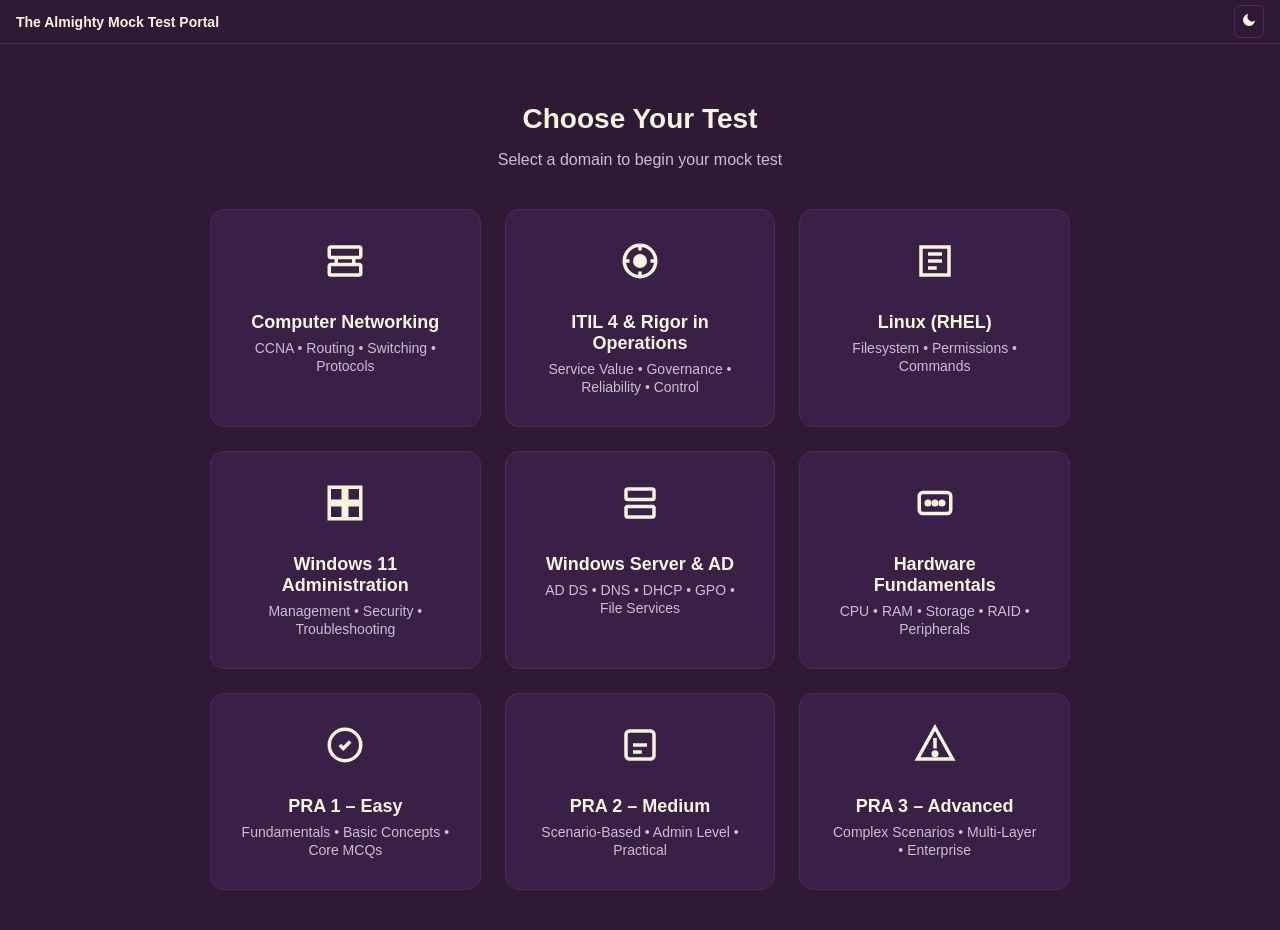
==== index.html @ 7cf54ef8 "Add files via upload" ====
<!DOCTYPE html>
<html lang="en">
<head>
<meta charset="UTF-8">
<title>The Almighty Mock Test Portal</title>
<meta name="viewport" content="width=device-width, initial-scale=1">

<style>
:root{
  --bg:#301934;
  --card:#3a1f47;
  --border:#4a2b5e;
  --text:#F5F5DC;
  --muted:#cbbfd1;
  --accent:#9F2B68;
}

[data-theme="light"]{
  --bg:#F5F5DC;
  --card:#ffffff;
  --border:#ddd;
  --text:#301934;
  --muted:#6b5f73;
  --accent:#9F2B68;
}

*{box-sizing:border-box}

body{
  margin:0;
  font-family:Inter,Segoe UI,Arial,sans-serif;
  background:var(--bg);
  color:var(--text);
  min-height:100vh;
  display:flex;
  flex-direction:column;
}

/* HEADER */
header{
  height:44px;
  padding:6px 16px;
  border-bottom:1px solid var(--border);
  display:flex;
  justify-content:space-between;
  align-items:center;
}

header b{
  font-size:14px;
  font-weight:600;
}

.icon-btn{
  background:none;
  border:1px solid var(--border);
  border-radius:6px;
  padding:6px;
  color:var(--text);
  cursor:pointer;
}

/* MAIN */
main{
  flex:1;
  display:flex;
  align-items:center;
  justify-content:center;
}

.container{
  width:100%;
  max-width:900px;
  padding:40px 20px;
  text-align:center;
}

h1{
  font-size:28px;
  margin-bottom:10px;
}

p{
  color:var(--muted);
  margin-bottom:40px;
}

/* CARDS */
.cards{
  display:grid;
  grid-template-columns:repeat(auto-fit,minmax(260px,1fr));
  gap:24px;
}

.card{
  background:var(--card);
  border:1px solid var(--border);
  border-radius:14px;
  padding:30px;
  text-decoration:none;
  color:var(--text);
  transition:.25s ease;
}

.card:hover{
  transform:translateY(-6px);
  border-color:var(--accent);
}

.card svg{
  width:42px;
  height:42px;
  margin-bottom:16px;
  stroke:currentColor;
  fill:none;
  stroke-width:2;
}

.card h3{
  margin:10px 0 6px;
  font-size:18px;
}

.card span{
  color:var(--muted);
  font-size:14px;
}
</style>
</head>

<body>

<header>
  <b>The Almighty Mock Test Portal</b>

  <button id="themeToggle" class="icon-btn" title="Toggle theme"></button>
</header>

<main>
  <div class="container">
    <h1>Choose Your Test</h1>
    <p>Select a domain to begin your mock test</p>

    <div class="cards">
      <!-- NETWORKING -->
      <a href="networking.html" class="card">
        <svg viewBox="0 0 24 24">
          <rect x="3" y="4" width="18" height="6" rx="1"/>
          <rect x="3" y="14" width="18" height="6" rx="1"/>
          <path d="M7 10v4M17 10v4"/>
        </svg>
        <h3>Computer Networking</h3>
        <span>CCNA • Routing • Switching • Protocols</span>
      </a>


      
      <!-- ITIL -->
      <a href="itil.html" class="card">
        <svg viewBox="0 0 24 24">
          <circle cx="12" cy="12" r="9" stroke="currentColor" fill="none" stroke-width="2"/>
        <path d="M12 3v3M21 12h-3M12 21v-3M3 12h3" 
          stroke="currentColor" stroke-width="2" fill="none"/>
        <circle cx="12" cy="12" r="3" fill="currentColor"/>
       </svg>

      <h3>ITIL 4 & Rigor in Operations</h3>
      <span>Service Value • Governance • Reliability • Control</span>
      </a>

      <!-- LINUX -->
      <a href="linux.html" class="card">
        <svg viewBox="0 0 24 24">
          <path d="M4 4h16v16H4z"/>
          <path d="M8 8h8M8 12h8M8 16h5"/>
        </svg>
        <h3>Linux (RHEL)</h3>
        <span>Filesystem • Permissions • Commands</span>
      </a>

            <!-- WINDOWS 11 -->
      <a href="windows.html" class="card">
        <svg viewBox="0 0 24 24">
          <rect x="3" y="3" width="8" height="8"/>
            <rect x="13" y="3" width="8" height="8"/>
            <rect x="3" y="13" width="8" height="8"/>
            <rect x="13" y="13" width="8" height="8"/>
        </svg>
        <h3>Windows 11 Administration</h3>
        <span>Management • Security • Troubleshooting</span>
      </a>

      <!-- WINDOWS SERVER -->
      <a href="server.html" class="card">
        <svg viewBox="0 0 24 24">
         <rect x="4" y="4" width="16" height="6" rx="1"/>
         <rect x="4" y="14" width="16" height="6" rx="1"/>
        </svg>
      <h3>Windows Server & AD</h3>
      <span>AD DS • DNS • DHCP • GPO • File Services</span>
     </a>
     <!-- HARDWARE BASICS -->
     <a href="hardware.html" class="card">
       <svg viewBox="0 0 24 24">
        <rect x="3" y="6" width="18" height="12" rx="2"/>
        <circle cx="8" cy="12" r="1"/>
        <circle cx="12" cy="12" r="1"/>
        <circle cx="16" cy="12" r="1"/>
      </svg>
      <h3>Hardware Fundamentals</h3>
      <span>CPU • RAM • Storage • RAID • Peripherals</span>
     </a>

     <a href="praeasy.html" class="card">
        <svg viewBox="0 0 24 24" fill="none" stroke="currentColor" stroke-width="2">
          <circle cx="12" cy="12" r="9"/>
          <path d="M9 12l2 2 4-4"/>
        </svg>
        <h3>PRA 1 – Easy</h3>
        <span>Fundamentals • Basic Concepts • Core MCQs</span>
     </a>

     <a href="pramedium.html" class="card">
        <svg viewBox="0 0 24 24" fill="none" stroke="currentColor" stroke-width="2">
          <rect x="4" y="4" width="16" height="16" rx="2"/>
          <path d="M8 12h8M8 16h5"/>
        </svg>
        <h3>PRA 2 – Medium</h3>
        <span>Scenario-Based • Admin Level • Practical</span>
      </a>

      <a href="prahard.html" class="card">
        <svg viewBox="0 0 24 24" fill="none" stroke="currentColor" stroke-width="2">
          <polygon points="12 2 22 20 2 20 12 2"/>
          <line x1="12" y1="8" x2="12" y2="14"/>
          <circle cx="12" cy="17" r="1"/>
        </svg>
        <h3>PRA 3 – Advanced</h3>
        <span>Complex Scenarios • Multi-Layer • Enterprise</span>
      </a>


    </div>
  </div>
</main>

<script>
/* THEME TOGGLE */
const toggleBtn=document.getElementById("themeToggle");
const root=document.documentElement;

function setTheme(theme){
  root.setAttribute("data-theme",theme);
  localStorage.setItem("theme",theme);
  toggleBtn.innerHTML = theme === "dark"
    ? `<svg viewBox="0 0 24 24" width="16" height="16" fill="currentColor"><path d="M21 12.8A9 9 0 1111.2 3a7 7 0 009.8 9.8z"/></svg>`
    : `<svg viewBox="0 0 24 24" width="16" height="16" stroke="currentColor" fill="none" stroke-width="2"><circle cx="12" cy="12" r="5"/><path d="M12 1v2M12 21v2M4.2 4.2l1.4 1.4M18.4 18.4l1.4 1.4M1 12h2M21 12h2M4.2 19.8l1.4-1.4M18.4 5.6l1.4-1.4"/></svg>`;
}

const savedTheme = localStorage.getItem("theme") || "dark";
setTheme(savedTheme);

toggleBtn.onclick=()=>{
  setTheme(root.getAttribute("data-theme")==="dark"?"light":"dark");
};
</script>

</body>
</html>
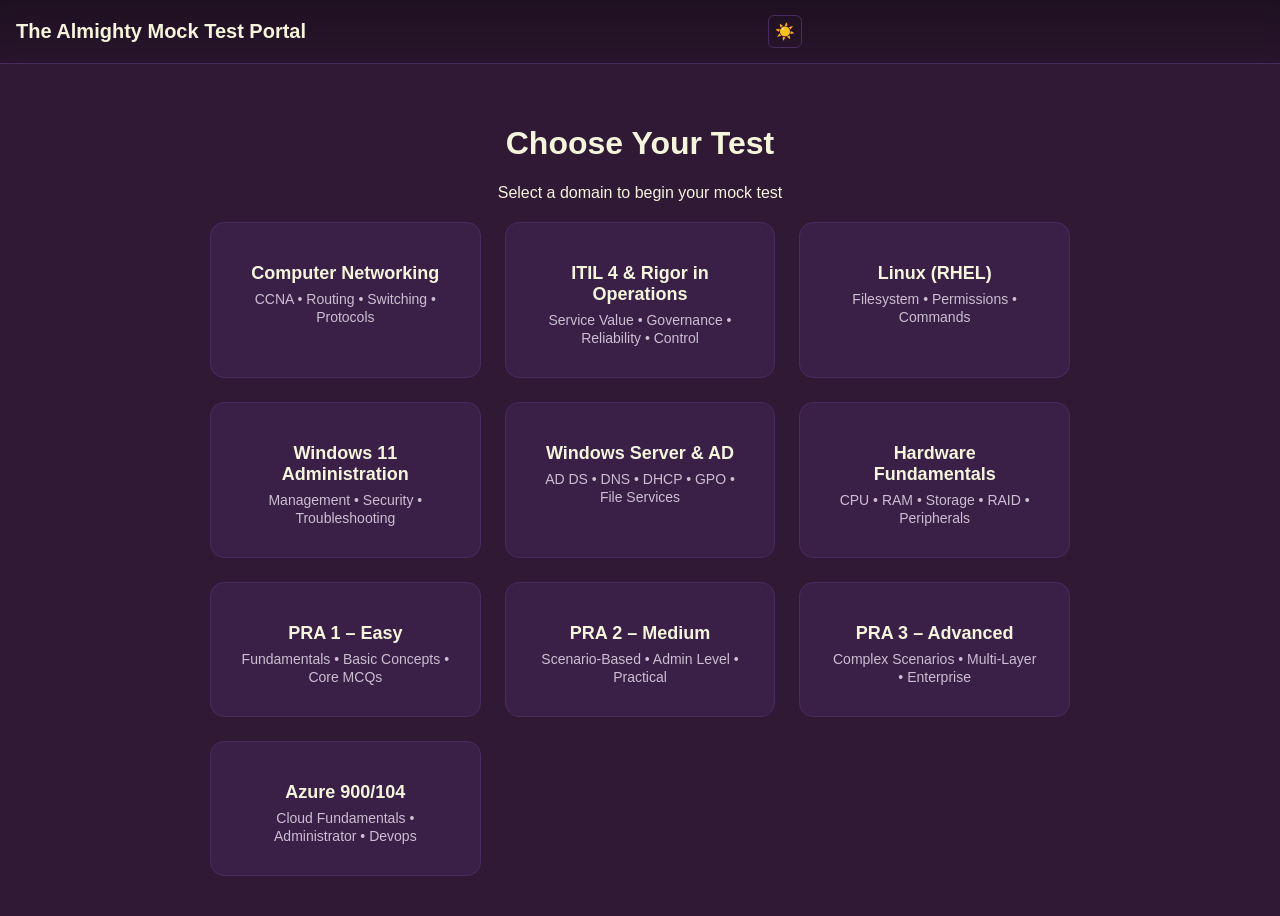
==== commit 41451113: "Modularized quiz platform, added az module, moduler css and js" ====
--- a/index.html
+++ b/index.html
@@ -5,93 +5,27 @@
 <title>The Almighty Mock Test Portal</title>
 <meta name="viewport" content="width=device-width, initial-scale=1">
 
+<link rel="stylesheet" href="css/variables.css">
+<link rel="stylesheet" href="css/layout.css">
+<link rel="stylesheet" href="css/components.css">
+<link rel="stylesheet" href="css/theme.css">
+
 <style>
-:root{
-  --bg:#301934;
-  --card:#3a1f47;
-  --border:#4a2b5e;
-  --text:#F5F5DC;
-  --muted:#cbbfd1;
-  --accent:#9F2B68;
-}
-
-[data-theme="light"]{
-  --bg:#F5F5DC;
-  --card:#ffffff;
-  --border:#ddd;
-  --text:#301934;
-  --muted:#6b5f73;
-  --accent:#9F2B68;
-}
-
-*{box-sizing:border-box}
-
-body{
-  margin:0;
-  font-family:Inter,Segoe UI,Arial,sans-serif;
-  background:var(--bg);
-  color:var(--text);
-  min-height:100vh;
-  display:flex;
-  flex-direction:column;
-}
-
-/* HEADER */
-header{
-  height:44px;
-  padding:6px 16px;
-  border-bottom:1px solid var(--border);
-  display:flex;
-  justify-content:space-between;
-  align-items:center;
-}
-
-header b{
-  font-size:14px;
-  font-weight:600;
-}
-
-.icon-btn{
-  background:none;
-  border:1px solid var(--border);
-  border-radius:6px;
-  padding:6px;
-  color:var(--text);
-  cursor:pointer;
-}
-
-/* MAIN */
-main{
-  flex:1;
-  display:flex;
-  align-items:center;
-  justify-content:center;
-}
-
+/* Home page specific styles */
 .container{
   width:100%;
   max-width:900px;
+  margin:auto;
   padding:40px 20px;
   text-align:center;
 }
 
-h1{
-  font-size:28px;
-  margin-bottom:10px;
-}
-
-p{
-  color:var(--muted);
-  margin-bottom:40px;
-}
-
-/* CARDS */
 .cards{
   display:grid;
-  grid-template-columns:repeat(auto-fit,minmax(260px,1fr));
+  grid-template-columns:repeat(auto-fit,minmax(240px,1fr));
   gap:24px;
+  margin-top:20px;
 }
-
 .card{
   background:var(--card);
   border:1px solid var(--border);
@@ -125,6 +59,15 @@
   color:var(--muted);
   font-size:14px;
 }
+
+.icon-btn{
+  background:none;
+  border:1px solid var(--border);
+  border-radius:6px;
+  padding:6px;
+  color:var(--text);
+  cursor:pointer;
+}
 </style>
 </head>
 
@@ -132,8 +75,7 @@
 
 <header>
   <b>The Almighty Mock Test Portal</b>
-
-  <button id="themeToggle" class="icon-btn" title="Toggle theme"></button>
+  <button id="themeToggle" class="icon-btn"></button>
 </header>
 
 <main>
@@ -142,126 +84,76 @@
     <p>Select a domain to begin your mock test</p>
 
     <div class="cards">
-      <!-- NETWORKING -->
+
       <a href="networking.html" class="card">
-        <svg viewBox="0 0 24 24">
-          <rect x="3" y="4" width="18" height="6" rx="1"/>
-          <rect x="3" y="14" width="18" height="6" rx="1"/>
-          <path d="M7 10v4M17 10v4"/>
-        </svg>
         <h3>Computer Networking</h3>
         <span>CCNA • Routing • Switching • Protocols</span>
       </a>
 
-
-      
-      <!-- ITIL -->
       <a href="itil.html" class="card">
-        <svg viewBox="0 0 24 24">
-          <circle cx="12" cy="12" r="9" stroke="currentColor" fill="none" stroke-width="2"/>
-        <path d="M12 3v3M21 12h-3M12 21v-3M3 12h3" 
-          stroke="currentColor" stroke-width="2" fill="none"/>
-        <circle cx="12" cy="12" r="3" fill="currentColor"/>
-       </svg>
-
-      <h3>ITIL 4 & Rigor in Operations</h3>
-      <span>Service Value • Governance • Reliability • Control</span>
+        <h3>ITIL 4 & Rigor in Operations</h3>
+        <span>Service Value • Governance • Reliability • Control</span>
       </a>
 
-      <!-- LINUX -->
       <a href="linux.html" class="card">
-        <svg viewBox="0 0 24 24">
-          <path d="M4 4h16v16H4z"/>
-          <path d="M8 8h8M8 12h8M8 16h5"/>
-        </svg>
         <h3>Linux (RHEL)</h3>
         <span>Filesystem • Permissions • Commands</span>
       </a>
 
-            <!-- WINDOWS 11 -->
       <a href="windows.html" class="card">
-        <svg viewBox="0 0 24 24">
-          <rect x="3" y="3" width="8" height="8"/>
-            <rect x="13" y="3" width="8" height="8"/>
-            <rect x="3" y="13" width="8" height="8"/>
-            <rect x="13" y="13" width="8" height="8"/>
-        </svg>
         <h3>Windows 11 Administration</h3>
         <span>Management • Security • Troubleshooting</span>
       </a>
 
-      <!-- WINDOWS SERVER -->
       <a href="server.html" class="card">
-        <svg viewBox="0 0 24 24">
-         <rect x="4" y="4" width="16" height="6" rx="1"/>
-         <rect x="4" y="14" width="16" height="6" rx="1"/>
-        </svg>
-      <h3>Windows Server & AD</h3>
-      <span>AD DS • DNS • DHCP • GPO • File Services</span>
-     </a>
-     <!-- HARDWARE BASICS -->
-     <a href="hardware.html" class="card">
-       <svg viewBox="0 0 24 24">
-        <rect x="3" y="6" width="18" height="12" rx="2"/>
-        <circle cx="8" cy="12" r="1"/>
-        <circle cx="12" cy="12" r="1"/>
-        <circle cx="16" cy="12" r="1"/>
-      </svg>
-      <h3>Hardware Fundamentals</h3>
-      <span>CPU • RAM • Storage • RAID • Peripherals</span>
-     </a>
+        <h3>Windows Server & AD</h3>
+        <span>AD DS • DNS • DHCP • GPO • File Services</span>
+      </a>
 
-     <a href="praeasy.html" class="card">
-        <svg viewBox="0 0 24 24" fill="none" stroke="currentColor" stroke-width="2">
-          <circle cx="12" cy="12" r="9"/>
-          <path d="M9 12l2 2 4-4"/>
-        </svg>
+      <a href="hardware.html" class="card">
+        <h3>Hardware Fundamentals</h3>
+        <span>CPU • RAM • Storage • RAID • Peripherals</span>
+      </a>
+
+      <a href="praeasy.html" class="card">
         <h3>PRA 1 – Easy</h3>
         <span>Fundamentals • Basic Concepts • Core MCQs</span>
-     </a>
+      </a>
 
-     <a href="pramedium.html" class="card">
-        <svg viewBox="0 0 24 24" fill="none" stroke="currentColor" stroke-width="2">
-          <rect x="4" y="4" width="16" height="16" rx="2"/>
-          <path d="M8 12h8M8 16h5"/>
-        </svg>
+      <a href="pramedium.html" class="card">
         <h3>PRA 2 – Medium</h3>
         <span>Scenario-Based • Admin Level • Practical</span>
       </a>
 
       <a href="prahard.html" class="card">
-        <svg viewBox="0 0 24 24" fill="none" stroke="currentColor" stroke-width="2">
-          <polygon points="12 2 22 20 2 20 12 2"/>
-          <line x1="12" y1="8" x2="12" y2="14"/>
-          <circle cx="12" cy="17" r="1"/>
-        </svg>
         <h3>PRA 3 – Advanced</h3>
         <span>Complex Scenarios • Multi-Layer • Enterprise</span>
       </a>
-
+      <a href="azure.html" class="card">
+        <h3>Azure 900/104</h3>
+        <span>Cloud Fundamentals • Administrator • Devops</span>
+      </a>
 
     </div>
   </div>
 </main>
 
 <script>
-/* THEME TOGGLE */
-const toggleBtn=document.getElementById("themeToggle");
-const root=document.documentElement;
+// Theme Toggle
+const toggleBtn = document.getElementById("themeToggle");
+const root = document.documentElement;
 
 function setTheme(theme){
-  root.setAttribute("data-theme",theme);
-  localStorage.setItem("theme",theme);
-  toggleBtn.innerHTML = theme === "dark"
-    ? `<svg viewBox="0 0 24 24" width="16" height="16" fill="currentColor"><path d="M21 12.8A9 9 0 1111.2 3a7 7 0 009.8 9.8z"/></svg>`
-    : `<svg viewBox="0 0 24 24" width="16" height="16" stroke="currentColor" fill="none" stroke-width="2"><circle cx="12" cy="12" r="5"/><path d="M12 1v2M12 21v2M4.2 4.2l1.4 1.4M18.4 18.4l1.4 1.4M1 12h2M21 12h2M4.2 19.8l1.4-1.4M18.4 5.6l1.4-1.4"/></svg>`;
+  root.setAttribute("data-theme", theme);
+  localStorage.setItem("theme", theme);
+  toggleBtn.textContent = theme === "dark" ? "☀️" : "🌙";
 }
 
 const savedTheme = localStorage.getItem("theme") || "dark";
 setTheme(savedTheme);
 
-toggleBtn.onclick=()=>{
-  setTheme(root.getAttribute("data-theme")==="dark"?"light":"dark");
+toggleBtn.onclick = () => {
+  setTheme(root.getAttribute("data-theme") === "dark" ? "light" : "dark");
 };
 </script>
 
--- a/css/variables.css
+++ b/css/variables.css
@@ -0,0 +1,33 @@
+/* css/variables.css */
+
+:root{
+  /* LIGHT MODE */
+  --bg:#F5F5DC;
+  --card:#ffffff;
+  --panel:#f1f1e6;
+  --border:#d6d6c8;
+
+  --text:#301934;
+  --muted:#6b5f73;
+
+  --accent:#9F2B68;
+  --cta:#CC5500;
+
+  --green:#2e7d32;
+  --red:#c62828;
+  --yellow:#CC5500;
+}
+
+/* DARK MODE */
+[data-theme="dark"]{
+  --bg:#301934;
+  --card:#3a1f47;
+  --panel:#2a1635;
+  --border:#4a2b5e;
+
+  --text:#F5F5DC;
+  --muted:#cbbfd1;
+
+  --accent:#9F2B68;
+  --cta:#CC5500;
+}
--- a/css/layout.css
+++ b/css/layout.css
@@ -0,0 +1,68 @@
+/* css/layout.css */
+
+*{
+  box-sizing:border-box;
+}
+
+body{
+  margin:0;
+  font-family:Inter,Segoe UI,Arial,sans-serif;
+  background:var(--bg);
+  color:var(--text);
+}
+
+/* HEADER */
+header{
+  position:sticky;
+  top:0;
+  z-index:100;
+
+  display:flex;
+  justify-content:space-between;
+  align-items:center;
+
+  padding:6px 16px;
+  height:64px;
+
+  background:linear-gradient(
+    180deg,
+    rgba(0,0,0,0.35),
+    rgba(0,0,0,0.15)
+  );
+
+  border-bottom:1px solid var(--border);
+  backdrop-filter:blur(8px);
+}
+
+header b{
+  font-size:20px;
+  font-weight:600;
+}
+
+/* MAIN LAYOUT */
+main{
+  display:flex;
+  max-width:1300px;
+  margin:0 auto;
+}
+
+aside{
+  width:260px;
+  border-right:1px solid var(--border);
+  padding:20px;
+  position:sticky;
+  top:64px;
+  height:calc(100vh - 64px);
+  overflow:auto;
+}
+
+aside h3{
+  margin-top:0;
+  font-size:16px;
+  color:var(--muted);
+}
+
+section{
+  flex:1;
+  padding:30px 40px;
+}
--- a/css/components.css
+++ b/css/components.css
@@ -0,0 +1,153 @@
+/* css/components.css */
+
+/* TIMER */
+.timer{
+  color:var(--green);
+  font-weight:600;
+  font-size:16px;
+}
+
+/* QUESTION GRID NAV */
+.grid{
+  display:grid;
+  grid-template-columns:repeat(5,1fr);
+  gap:8px;
+}
+
+.nav-btn{
+  padding:8px;
+  border-radius:6px;
+  border:1px solid var(--border);
+  background:var(--panel);
+  color:var(--muted);
+  cursor:pointer;
+  font-size:13px;
+  text-align:center;
+  transition:.2s ease;
+}
+
+.nav-btn:hover{
+  background:var(--accent);
+  color:#fff;
+  border-color:var(--accent);
+}
+
+.nav-btn.answered{
+  border-color:var(--yellow);
+  color:var(--yellow);
+}
+
+.nav-btn.correct{
+  border-color:var(--green);
+  color:var(--green);
+}
+
+.nav-btn.wrong{
+  border-color:var(--red);
+  color:var(--red);
+}
+
+/* PROGRESS BAR */
+.progress{
+  height:6px;
+  background:#111;
+  border-radius:6px;
+  overflow:hidden;
+  margin-bottom:20px;
+}
+
+.progress div{
+  height:100%;
+  width:0;
+  background:linear-gradient(90deg,#2ec866,#1ba94c);
+  transition:.3s;
+}
+
+/* QUESTION CARD */
+.question{
+  background:var(--card);
+  border:1px solid var(--border);
+  border-radius:10px;
+  padding:22px;
+  margin-bottom:24px;
+  box-shadow:0 10px 30px rgba(0,0,0,.15);
+}
+
+.question b{
+  display:block;
+  margin-bottom:14px;
+}
+
+/* OPTIONS */
+.options label{
+  display:block;
+  padding:10px 12px;
+  margin-bottom:8px;
+  border-radius:8px;
+  background:var(--panel);
+  border:1px solid var(--border);
+  cursor:pointer;
+  transition:.2s ease;
+}
+
+.options label:hover{
+  border-color:var(--green);
+}
+
+.options input{
+  margin-right:10px;
+  accent-color:var(--green);
+}
+
+.options input:checked + span{
+  color:var(--accent);
+}
+
+/* SOLUTION BOX */
+.solution{
+  display:none;
+  margin-top:14px;
+  padding:14px;
+  background:var(--panel);
+  border-left:4px solid var(--border);
+  border-radius:8px;
+  color:var(--muted);
+  font-size:14px;
+}
+
+.solution.correct{
+  border-left-color:var(--green);
+}
+
+.solution.wrong{
+  border-left-color:var(--red);
+}
+
+/* SUBMIT BUTTON */
+button{
+  display:block;
+  margin:50px auto;
+  padding:14px 48px;
+  font-size:16px;
+  font-weight:600;
+  background:linear-gradient(135deg,#2ec866,#1ba94c);
+  color:#06130c;
+  border:none;
+  border-radius:8px;
+  cursor:pointer;
+}
+
+button:hover{
+  transform:translateY(-1px);
+  box-shadow:0 6px 18px rgba(0,0,0,.2);
+}
+
+/* RESULT PANEL */
+.result{
+  display:none;
+  background:var(--card);
+  border-left:6px solid var(--green);
+  padding:26px;
+  border-radius:10px;
+  margin-bottom:40px;
+}
--- a/css/theme.css
+++ b/css/theme.css
@@ -0,0 +1,24 @@
+/* css/theme.css */
+
+/* Smooth theme transition */
+body{
+  transition:background .25s, color .25s;
+}
+
+.card, .question, .nav-btn, .solution{
+  transition:background .25s, border .25s, color .25s;
+}
+
+/* Scrollbar styling */
+::-webkit-scrollbar{
+  width:8px;
+}
+
+::-webkit-scrollbar-track{
+  background:var(--bg);
+}
+
+::-webkit-scrollbar-thumb{
+  background:var(--border);
+  border-radius:4px;
+}
